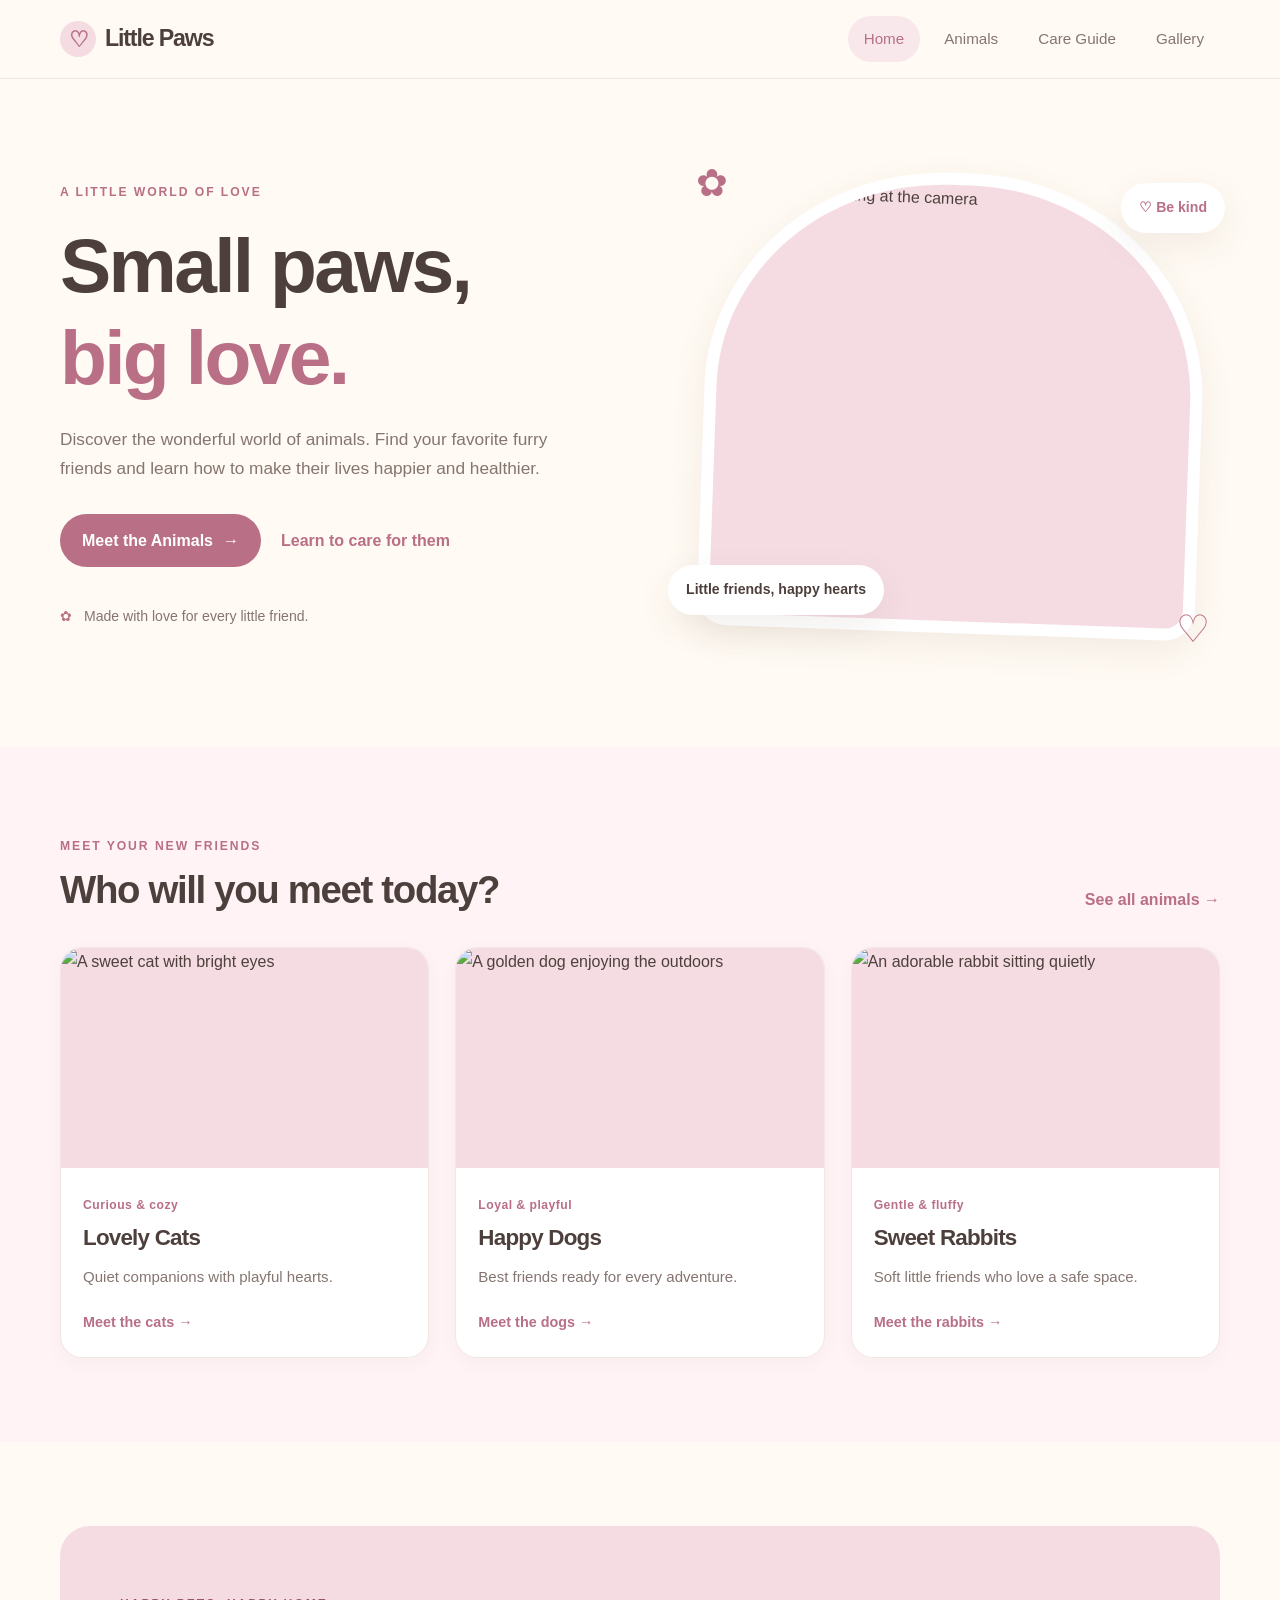
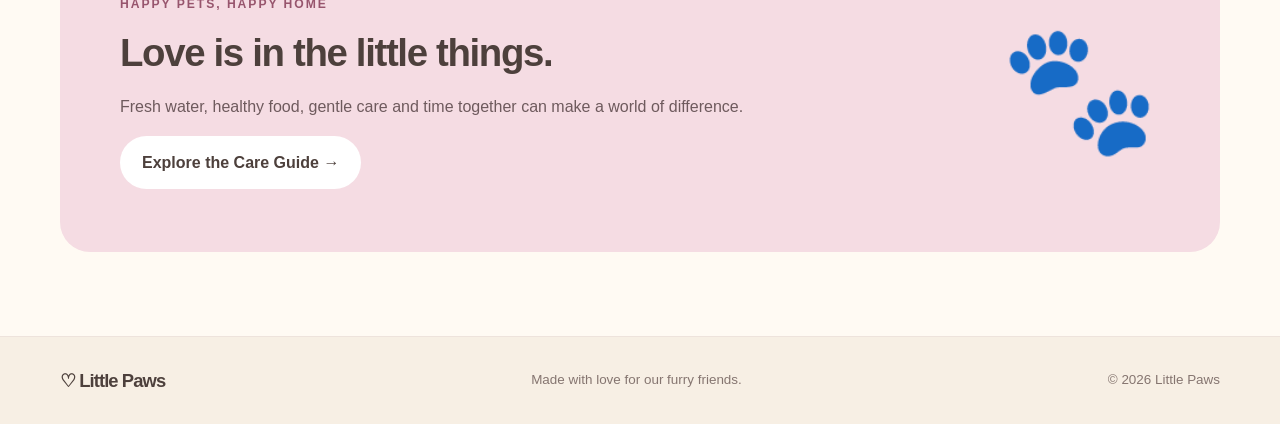
==== index.html @ d1621905 "Initial commit: Little Paws static site" ====
<!DOCTYPE html>
<html lang="en">
<head>
  <meta charset="UTF-8">
  <meta name="viewport" content="width=device-width, initial-scale=1.0">
  <meta name="description" content="Little Paws is a cozy guide to cats, dogs, rabbits, and the joy of caring for pets.">
  <title>Little Paws | Home</title>
  <link rel="stylesheet" href="css/style.css">
  <script src="js/script.js" defer></script>
</head>
<body>
  <a class="skip-link" href=" ">Skip to content</a >

  <header class="site-header">
    <div class="container nav-wrap">
      <a class="logo" href="index.html" aria-label="Little Paws home">
        <span class="logo-icon" aria-hidden="true">♡</span>
        Little Paws
      </a >

      <button class="menu-toggle" type="button"
        aria-label="Open navigation menu"
        aria-expanded="false" aria-controls="primary-nav">
        <span></span><span></span><span></span>
      </button>

      <nav class="nav-links" id="primary-nav" aria-label="Main navigation">
        <a href="index.html" aria-current="page">Home</a >
        <a href="animals.html">Animals</a >
        <a href="care.html">Care Guide</a >
        <a href="gallery.html">Gallery</a >
      </nav>
    </div>
  </header>

  <main id="main">
    <section class="hero container">
      <div class="hero-copy">
        <span class="eyebrow">A LITTLE WORLD OF LOVE</span>
        <h1>Small paws,<br> <span>big love.</span></h1>
        <p class="hero-description">
          Discover the wonderful world of animals.
          Find your favorite furry friends and learn how
          to make their lives happier and healthier.
        </p >
        <div class="hero-actions">
          <a class="button button-primary" href="animals.html">
            Meet the Animals <span aria-hidden="true">→</span>
          </a >
          <a class="text-link" href="care.html">Learn to care for them</a >
        </div>
        <div class="hero-note">
          <span aria-hidden="true">✿</span>
          Made with love for every little friend.
        </div>
      </div>

      <div class="hero-art">
        <div class="hero-image-frame">
          <img
            src="https://images.unsplash.com/photo-1573865526739-10659fec78a5?auto=format&fit=crop&w=1000&q=85"
            alt="A lovely cat looking at the camera"
            fetchpriority="high">
        </div>
        <span class="floating-note note-top">♡ Be kind</span>
        <span class="floating-note note-bottom">Little friends, happy hearts</span>
        <span class="decor decor-one" aria-hidden="true">✿</span>
        <span class="decor decor-two" aria-hidden="true">♡</span>
      </div>
    </section>

    <section class="section section-soft">
      <div class="container">
        <div class="section-heading">
          <div>
            <span class="eyebrow">MEET YOUR NEW FRIENDS</span>
            <h2>Who will you meet today?</h2>
          </div>
          <a class="text-link" href="animals.html">See all animals →</a >
        </div>

        <div class="animal-grid">
          <article class="animal-card">
            <a class="card-image" href="animals.html#cats">
              <img
                src="https://images.unsplash.com/photo-1514888286974-6c03e2ca1dba?auto=format&fit=crop&w=700&q=80"
                alt="A sweet cat with bright eyes" loading="lazy">
            </a >
            <div class="card-body">
              <span class="card-tag">Curious & cozy</span>
              <h3>Lovely Cats</h3>
              <p>Quiet companions with playful hearts.</p >
              <a class="card-link" href="animals.html#cats">Meet the cats →</a >
            </div>
          </article>

          <article class="animal-card">
            <a class="card-image" href="animals.html#dogs">
              <img
                src="https://images.unsplash.com/photo-1552053831-71594a27632d?auto=format&fit=crop&w=700&q=80"
                alt="A golden dog enjoying the outdoors" loading="lazy">
            </a >
            <div class="card-body">
              <span class="card-tag">Loyal & playful</span>
              <h3>Happy Dogs</h3>
              <p>Best friends ready for every adventure.</p >
              <a class="card-link" href="animals.html#dogs">Meet the dogs →</a >
            </div>
          </article>

          <article class="animal-card">
            <a class="card-image" href="animals.html#rabbits">
              <img
                src="https://images.unsplash.com/photo-1585110396000-c9ffd4e4b308?auto=format&fit=crop&w=700&q=80"
                alt="An adorable rabbit sitting quietly" loading="lazy">
            </a >
            <div class="card-body">
              <span class="card-tag">Gentle & fluffy</span>
              <h3>Sweet Rabbits</h3>
              <p>Soft little friends who love a safe space.</p >
              <a class="card-link" href="animals.html#rabbits">Meet the rabbits →</a >
            </div>
          </article>
        </div>
      </div>
    </section>

    <section class="section container">
      <div class="welcome-panel">
        <div>
          <span class="eyebrow">HAPPY PETS, HAPPY HOME</span>
          <h2>Love is in the little things.</h2>
          <p>
            Fresh water, healthy food, gentle care and time
            together can make a world of difference.
          </p >
          <a class="button button-light" href="care.html">Explore the Care Guide →</a >
        </div>
        <div class="welcome-emoji" aria-hidden="true">🐾</div>
      </div>
    </section>
  </main>

  <footer class="site-footer">
    <div class="container footer-inner">
      <a class="logo footer-logo" href="index.html">♡ Little Paws</a >
      <p>Made with love for our furry friends.</p >
      <p>© <span class="current-year">2026</span> Little Paws</p >
    </div>
  </footer>
</body>
</html>
---- css/style.css ----
/* ========================================
   LITTLE PAWS — Main Stylesheet
   ======================================== */

:root {
  --cream: #fffaf3;
  --cream-dark: #f7efe4;
  --pink: #f5dce3;
  --pink-dark: #e9b9c9;
  --rose: #b96f86;
  --brown: #4d403c;
  --muted: #857570;
  --white: #ffffff;
  --line: #eee3dc;
  --shadow: 0 12px 35px rgba(93, 66, 57, 0.08);
  --radius: 22px;
  --container: 1160px;
}

* {
  box-sizing: border-box;
}

html {
  scroll-behavior: smooth;
  scroll-padding-top: 90px;
}

body {
  margin: 0;
  background: var(--cream);
  color: var(--brown);
  font-family: "Trebuchet MS", Arial, sans-serif;
  font-size: 16px;
  line-height: 1.7;
}

img {
  display: block;
  width: 100%;
  max-width: 100%;
  object-fit: cover;
}

a {
  color: inherit;
  text-decoration: none;
}

button {
  font: inherit;
}

button,
a {
  -webkit-tap-highlight-color: transparent;
}

button:focus-visible,
a:focus-visible {
  outline: 3px solid var(--rose);
  outline-offset: 4px;
}

h1,
h2,
h3,
p {
  margin-top: 0;
}

h1,
h2,
h3 {
  line-height: 1.2;
  letter-spacing: -0.035em;
}

h1 {
  font-size: clamp(2.8rem, 6vw, 5rem);
}

h2 {
  font-size: clamp(1.8rem, 3vw, 2.6rem);
}

h3 {
  font-size: 1.4rem;
}

p {
  color: var(--muted);
}

.container {
  width: min(var(--container), calc(100% - 48px));
  margin-inline: auto;
}

.small-container {
  max-width: 700px;
}

.center {
  text-align: center;
}

.section {
  padding-block: 84px;
}

.section-soft {
  background: #fff3f5;
}

/* Skip link and accessibility */

.skip-link {
  position: absolute;
  top: -100px;
  left: 16px;
  z-index: 1000;
  padding: 12px 18px;
  background: var(--white);
  border-radius: 10px;
}

.skip-link:focus {
  top: 12px;
}

.visually-hidden {
  position: absolute;
  width: 1px;
  height: 1px;
  padding: 0;
  margin: -1px;
  overflow: hidden;
  clip: rect(0, 0, 0, 0);
  white-space: nowrap;
  border: 0;
}

/* Navigation */

.site-header {
  position: sticky;
  top: 0;
  z-index: 100;
  background: rgba(255, 250, 243, 0.96);
  border-bottom: 1px solid rgba(238, 227, 220, 0.8);
  backdrop-filter: blur(12px);
}

.nav-wrap {
  min-height: 78px;
  display: flex;
  align-items: center;
  justify-content: space-between;
  gap: 24px;
}

.logo {
  display: inline-flex;
  align-items: center;
  gap: 9px;
  font-size: 1.45rem;
  font-weight: 800;
  letter-spacing: -0.05em;
  white-space: nowrap;
}

.logo-icon {
  display: grid;
  place-items: center;
  width: 36px;
  height: 36px;
  color: var(--rose);
  background: var(--pink);
  border-radius: 50%;
  font-size: 1.4rem;
}

.nav-links {
  display: flex;
  align-items: center;
  gap: 8px;
}

.nav-links a {
  padding: 10px 16px;
  color: var(--muted);
  border-radius: 30px;
  font-size: 0.95rem;
  transition: background 0.2s, color 0.2s;
}

.nav-links a:hover,
.nav-links a[aria-current="page"] {
  color: var(--rose);
  background: #f8e8ec;
}

.menu-toggle {
  display: none;
  width: 44px;
  height: 44px;
  border: 1px solid var(--line);
  border-radius: 12px;
  background: var(--white);
  cursor: pointer;
}

.menu-toggle span {
  display: block;
  width: 19px;
  height: 2px;
  margin: 4px auto;
  background: var(--brown);
  border-radius: 4px;
}

/* Hero */

.hero {
  display: grid;
  grid-template-columns: 1fr 0.95fr;
  align-items: center;
  gap: 64px;
  padding-block: 76px 96px;
}

.eyebrow {
  display: inline-block;
  margin-bottom: 16px;
  color: var(--rose);
  font-size: 0.76rem;
  font-weight: 800;
  letter-spacing: 0.16em;
}

.hero h1 {
  margin-bottom: 22px;
}

.hero h1 span {
  color: var(--rose);
}

.hero-description {
  max-width: 510px;
  font-size: 1.08rem;
}

.hero-actions {
  display: flex;
  align-items: center;
  flex-wrap: wrap;
  gap: 20px;
  margin-top: 30px;
}

.button {
  display: inline-flex;
  justify-content: center;
  align-items: center;
  gap: 10px;
  min-height: 48px;
  padding: 13px 22px;
  border: 0;
  border-radius: 50px;
  font-weight: 700;
  cursor: pointer;
  transition: transform 0.2s, background 0.2s;
}

.button:hover {
  transform: translateY(-2px);
}

.button-primary {
  color: var(--white);
  background: var(--rose);
}

.button-primary:hover {
  background: #a85f76;
}

.button-light {
  color: var(--brown);
  background: var(--white);
}

.text-link,
.card-link {
  color: var(--rose);
  font-weight: 700;
}

.text-link:hover,
.card-link:hover {
  text-decoration: underline;
  text-underline-offset: 4px;
}

.hero-note {
  margin-top: 38px;
  color: var(--muted);
  font-size: 0.88rem;
}

.hero-note span {
  margin-right: 8px;
  color: var(--rose);
}

.hero-art {
  position: relative;
  padding: 18px;
}

.hero-image-frame {
  height: 460px;
  overflow: hidden;
  background: var(--pink);
  border: 12px solid var(--white);
  border-radius: 48% 48% 30px 30px;
  box-shadow: var(--shadow);
  transform: rotate(2deg);
}

.hero-image-frame img {
  height: 100%;
  transition: transform 0.5s;
}

.hero-image-frame:hover img {
  transform: scale(1.04);
}

.floating-note {
  position: absolute;
  z-index: 2;
  padding: 13px 18px;
  background: var(--white);
  border-radius: 30px;
  box-shadow: var(--shadow);
  font-size: 0.88rem;
  font-weight: 700;
}

.note-top {
  top: 28px;
  right: -5px;
  color: var(--rose);
}

.note-bottom {
  bottom: 36px;
  left: -18px;
}

.decor {
  position: absolute;
  color: var(--rose);
  font-size: 2.4rem;
}

.decor-one {
  top: -5px;
  left: 10px;
}

.decor-two {
  right: 10px;
  bottom: -10px;
}

/* Section headings */

.section-heading {
  display: flex;
  align-items: end;
  justify-content: space-between;
  gap: 24px;
  margin-bottom: 34px;
}

.section-heading h2 {
  margin-bottom: 0;
}

.section-heading .eyebrow {
  margin-bottom: 10px;
}

/* Animal cards */

.animal-grid {
  display: grid;
  grid-template-columns: repeat(3, minmax(0, 1fr));
  gap: 26px;
}

.animal-grid-four {
  grid-template-columns: repeat(4, minmax(0, 1fr));
}

.animal-card {
  min-width: 0;
  overflow: hidden;
  background: var(--white);
  border: 1px solid rgba(238, 227, 220, 0.8);
  border-radius: var(--radius);
  box-shadow: 0 5px 20px rgba(93, 66, 57, 0.035);
  transition: transform 0.25s, box-shadow 0.25s;
}

.animal-card:hover {
  transform: translateY(-5px);
  box-shadow: var(--shadow);
}

.card-image {
  display: block;
  height: 220px;
  overflow: hidden;
  background: var(--pink);
}

.card-image img {
  height: 100%;
  transition: transform 0.4s;
}

.animal-card:hover .card-image img {
  transform: scale(1.05);
}

.card-body {
  padding: 22px;
}

.card-tag {
  display: inline-block;
  margin-bottom: 10px;
  color: var(--rose);
  font-size: 0.76rem;
  font-weight: 700;
  letter-spacing: 0.04em;
}

.card-body h2,
.card-body h3 {
  margin-bottom: 12px;
}

.card-body p {
  font-size: 0.94rem;
}

.card-link {
  display: inline-block;
  margin-top: 5px;
  font-size: 0.9rem;
}

/* Welcome panel */

.welcome-panel {
  display: flex;
  align-items: center;
  justify-content: space-between;
  gap: 32px;
  padding: 54px 60px;
  overflow: hidden;
  background: var(--pink);
  border-radius: 30px;
}

.welcome-panel > div:first-child {
  max-width: 650px;
}

.welcome-panel h2 {
  margin-bottom: 16px;
}

.welcome-panel p {
  color: #6e5a5d;
}

.welcome-panel .eyebrow {
  color: #97556d;
}

.welcome-emoji {
  flex-shrink: 0;
  font-size: clamp(5rem, 10vw, 9rem);
}

/* Interior page banner */

.page-banner {
  padding-block: 84px 48px;
  text-align: center;
}

.page-banner h1 {
  margin-bottom: 18px;
  font-size: clamp(2.5rem, 5vw, 4rem);
}

.page-banner p {
  max-width: 650px;
  margin-inline: auto;
  font-size: 1.04rem;
}

.breadcrumb {
  margin-top: 22px;
  color: var(--muted);
  font-size: 0.88rem;
}

.breadcrumb a {
  color: var(--rose);
}

/* Filters */

.filter-bar {
  display: flex;
  justify-content: center;
  flex-wrap: wrap;
  gap: 10px;
  margin-bottom: 34px;
}

.filter-button {
  padding: 10px 20px;
  color: var(--muted);
  background: var(--white);
  border: 1px solid var(--line);
  border-radius: 30px;
  cursor: pointer;
  transition: color 0.2s, background 0.2s;
}

.filter-button:hover,
.filter-button.active {
  color: var(--white);
  background: var(--rose);
  border-color: var(--rose);
}

.empty-state {
  padding: 30px;
  text-align: center;
}

/* Care tips */

.tips-grid {
  display: grid;
  grid-template-columns: repeat(4, minmax(0, 1fr));
  gap: 20px;
}

.tip-card {
  padding: 28px 23px;
  background: var(--white);
  border: 1px solid var(--line);
  border-radius: var(--radius);
}

.tip-icon {
  display: grid;
  place-items: center;
  width: 58px;
  height: 58px;
  margin-bottom: 24px;
  background: var(--pink);
  border-radius: 18px;
  font-size: 1.8rem;
}

.tip-card h2 {
  font-size: 1.3rem;
}

.tip-card p {
  margin-bottom: 0;
  font-size: 0.92rem;
}

.care-list {
  display: grid;
  gap: 20px;
}

.care-row {
  display: grid;
  grid-template-columns: 240px 1fr;
  align-items: center;
  gap: 30px;
  padding: 20px;
  background: var(--white);
  border: 1px solid var(--line);
  border-radius: var(--radius);
}

.care-row img {
  height: 190px;
  border-radius: 16px;
}

.care-row h2 {
  font-size: 1.65rem;
}

.care-row p {
  margin-bottom: 0;
}

/* Gallery */

.gallery-count {
  margin-bottom: 5px;
  font-size: 0.9rem;
}

.gallery-grid {
  display: grid;
  grid-template-columns: repeat(3, minmax(0, 1fr));
  gap: 24px;
}

.gallery-item {
  min-width: 0;
  margin: 0;
  overflow: hidden;
  background: var(--white);
  border: 1px solid var(--line);
  border-radius: var(--radius);
  box-shadow: 0 5px 18px rgba(93, 66, 57, 0.04);
}

.gallery-item img {
  height: 260px;
  transition: transform 0.4s;
}

.gallery-item:hover img {
  transform: scale(1.04);
}

.gallery-item figcaption {
  display: flex;
  align-items: center;
  justify-content: space-between;
  gap: 12px;
  padding: 15px 17px;
  font-size: 0.92rem;
  font-weight: 700;
}

.favorite-button {
  flex-shrink: 0;
  width: 40px;
  height: 40px;
  color: var(--rose);
  background: #fff1f4;
  border: 0;
  border-radius: 50%;
  font-size: 1.5rem;
  cursor: pointer;
}

.favorite-button[aria-pressed="true"] {
  color: var(--white);
  background: var(--rose);
}

.fun-fact {
  display: flex;
  align-items: center;
  justify-content: space-between;
  gap: 30px;
  padding-block: 15px;
}

.fun-fact > div:first-child {
  max-width: 650px;
}

.fun-fact h2 {
  margin-bottom: 12px;
}

#fun-fact-text {
  min-height: 52px;
}

.fact-decoration {
  color: var(--rose);
  font-size: clamp(5rem, 12vw, 9rem);
}

/* Footer */

.site-footer {
  padding-block: 28px;
  background: var(--cream-dark);
  border-top: 1px solid var(--line);
}

.footer-inner {
  display: flex;
  align-items: center;
  justify-content: space-between;
  flex-wrap: wrap;
  gap: 16px;
}

.footer-logo {
  font-size: 1.15rem;
}

.footer-inner p {
  margin: 0;
  font-size: 0.84rem;
}

/* Responsive layouts */

@media (max-width: 1000px) {
  .hero {
    gap: 32px;
  }

  .hero-image-frame {
    height: 390px;
  }

  .animal-grid-four {
    grid-template-columns: repeat(2, minmax(0, 1fr));
  }

  .tips-grid {
    grid-template-columns: repeat(2, minmax(0, 1fr));
  }

  .gallery-grid {
    grid-template-columns: repeat(2, minmax(0, 1fr));
  }

  .card-image {
    height: 210px;
  }
}

@media (max-width: 700px) {
  .container {
    width: min(var(--container), calc(100% - 32px));
  }

  .section {
    padding-block: 56px;
  }

  .nav-wrap {
    min-height: 70px;
  }

  .menu-toggle {
    display: block;
  }

  .nav-links {
    position: absolute;
    top: calc(100% + 1px);
    left: 0;
    right: 0;
    display: none;
    align-items: stretch;
    flex-direction: column;
    gap: 5px;
    padding: 16px;
    background: var(--cream);
    border-bottom: 1px solid var(--line);
    box-shadow: var(--shadow);
  }

  .nav-links.is-open {
    display: flex;
  }

  .nav-links a {
    padding: 12px 16px;
  }

  .hero {
    grid-template-columns: 1fr;
    gap: 28px;
    padding-block: 54px 65px;
  }

  .hero h1 {
    font-size: clamp(3rem, 13vw, 4.5rem);
  }

  .hero-art {
    width: min(100%, 460px);
    margin-inline: auto;
  }

  .hero-image-frame {
    height: 360px;
  }

  .section-heading {
    align-items: flex-start;
    flex-direction: column;
    gap: 15px;
  }

  .animal-grid,
  .animal-grid-four {
    grid-template-columns: 1fr;
  }

  .card-image {
    height: 260px;
  }

  .welcome-panel {
    padding: 32px 25px;
  }

  .welcome-emoji {
    font-size: 4rem;
  }

  .page-banner {
    padding-block: 60px 30px;
  }

  .tips-grid {
    grid-template-columns: 1fr;
  }

  .care-row {
    grid-template-columns: 1fr;
    gap: 20px;
  }

  .care-row img {
    height: 230px;
  }

  .gallery-grid {
    grid-template-columns: 1fr;
  }

  .gallery-item img {
    height: 280px;
  }

  .fun-fact {
    align-items: flex-start;
  }

  .fact-decoration {
    font-size: 4rem;
  }

  .footer-inner {
    align-items: flex-start;
    flex-direction: column;
  }
}

@media (max-width: 380px) {
  .hero-actions {
    align-items: flex-start;
    flex-direction: column;
  }

  .floating-note {
    padding: 9px 12px;
    font-size: 0.75rem;
  }

  .hero-image-frame {
    height: 300px;
  }

  .welcome-panel {
    flex-direction: column;
    align-items: flex-start;
  }
}

@media (prefers-reduced-motion: reduce) {
  *,
  *::before,
  *::after {
    scroll-behavior: auto !important;
    transition-duration: 0.01ms !important;
    animation-duration: 0.01ms !important;
    animation-iteration-count: 1 !important;
  }
}
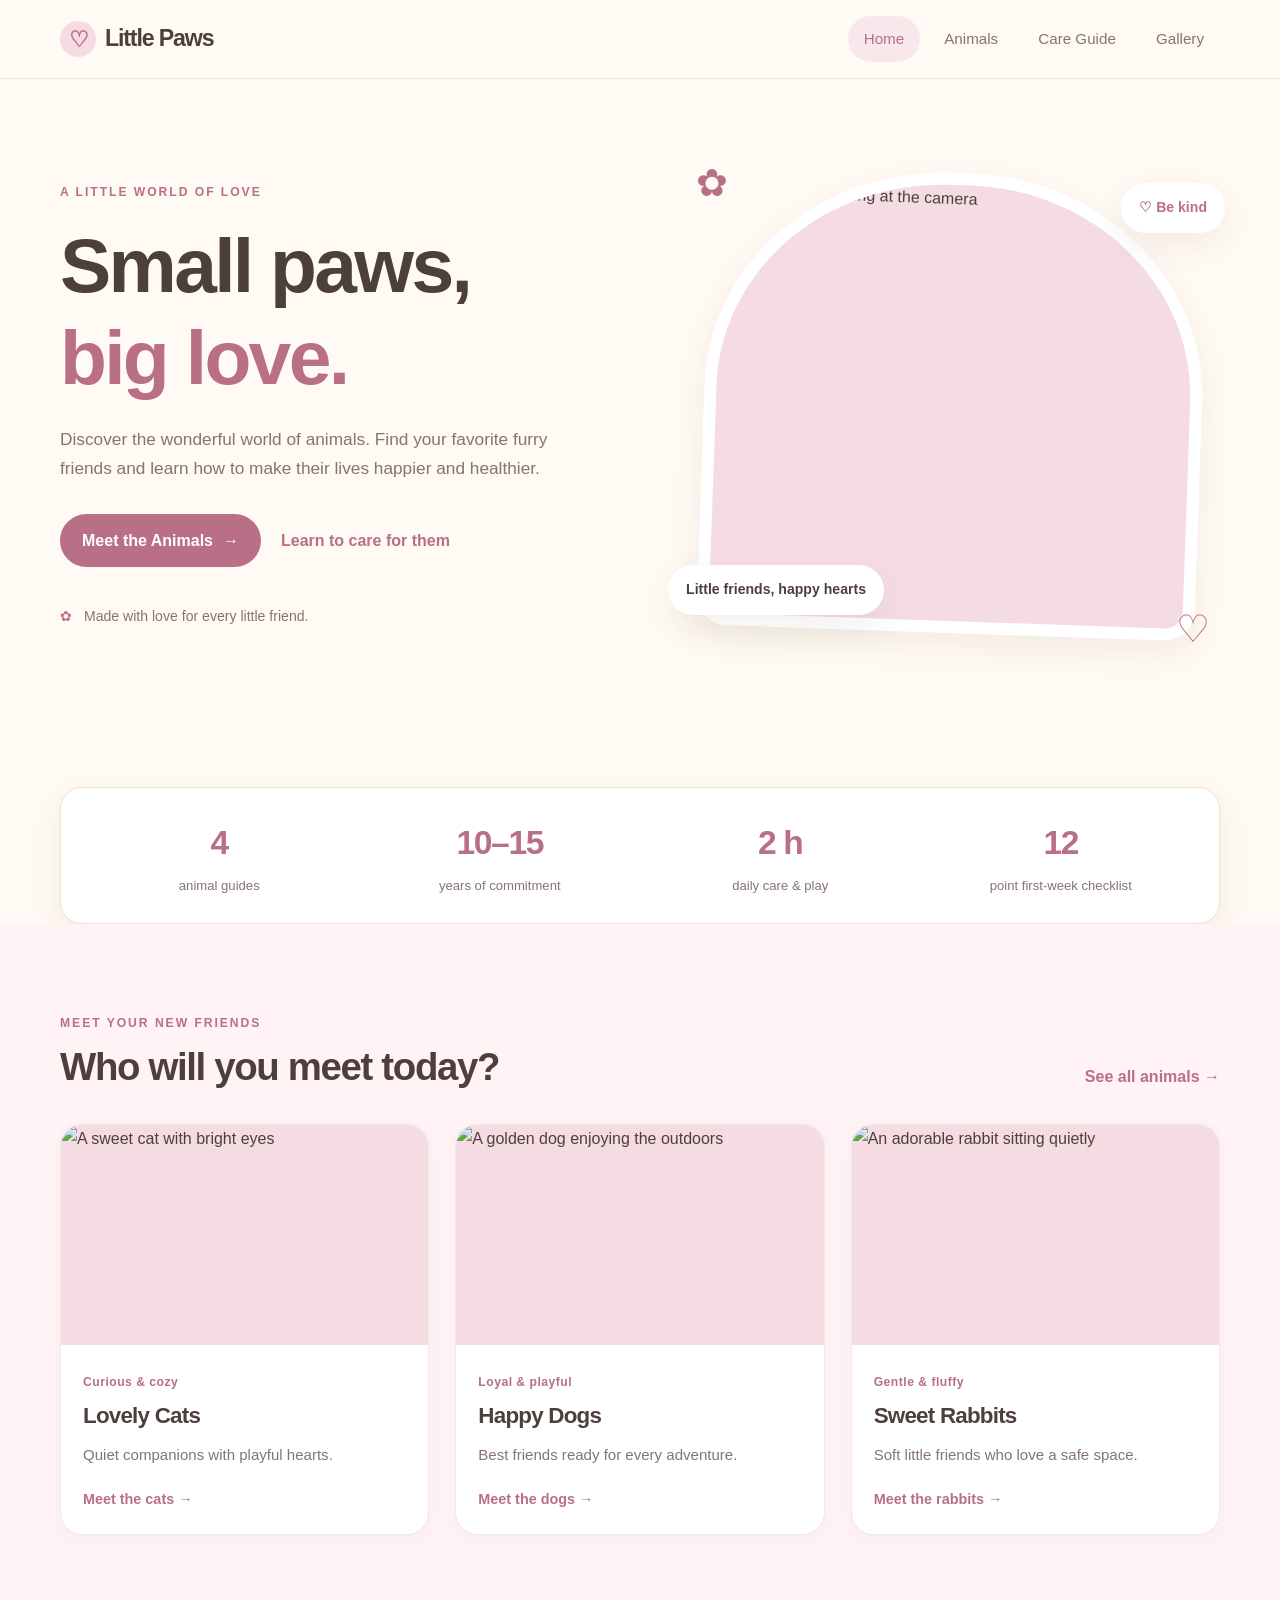
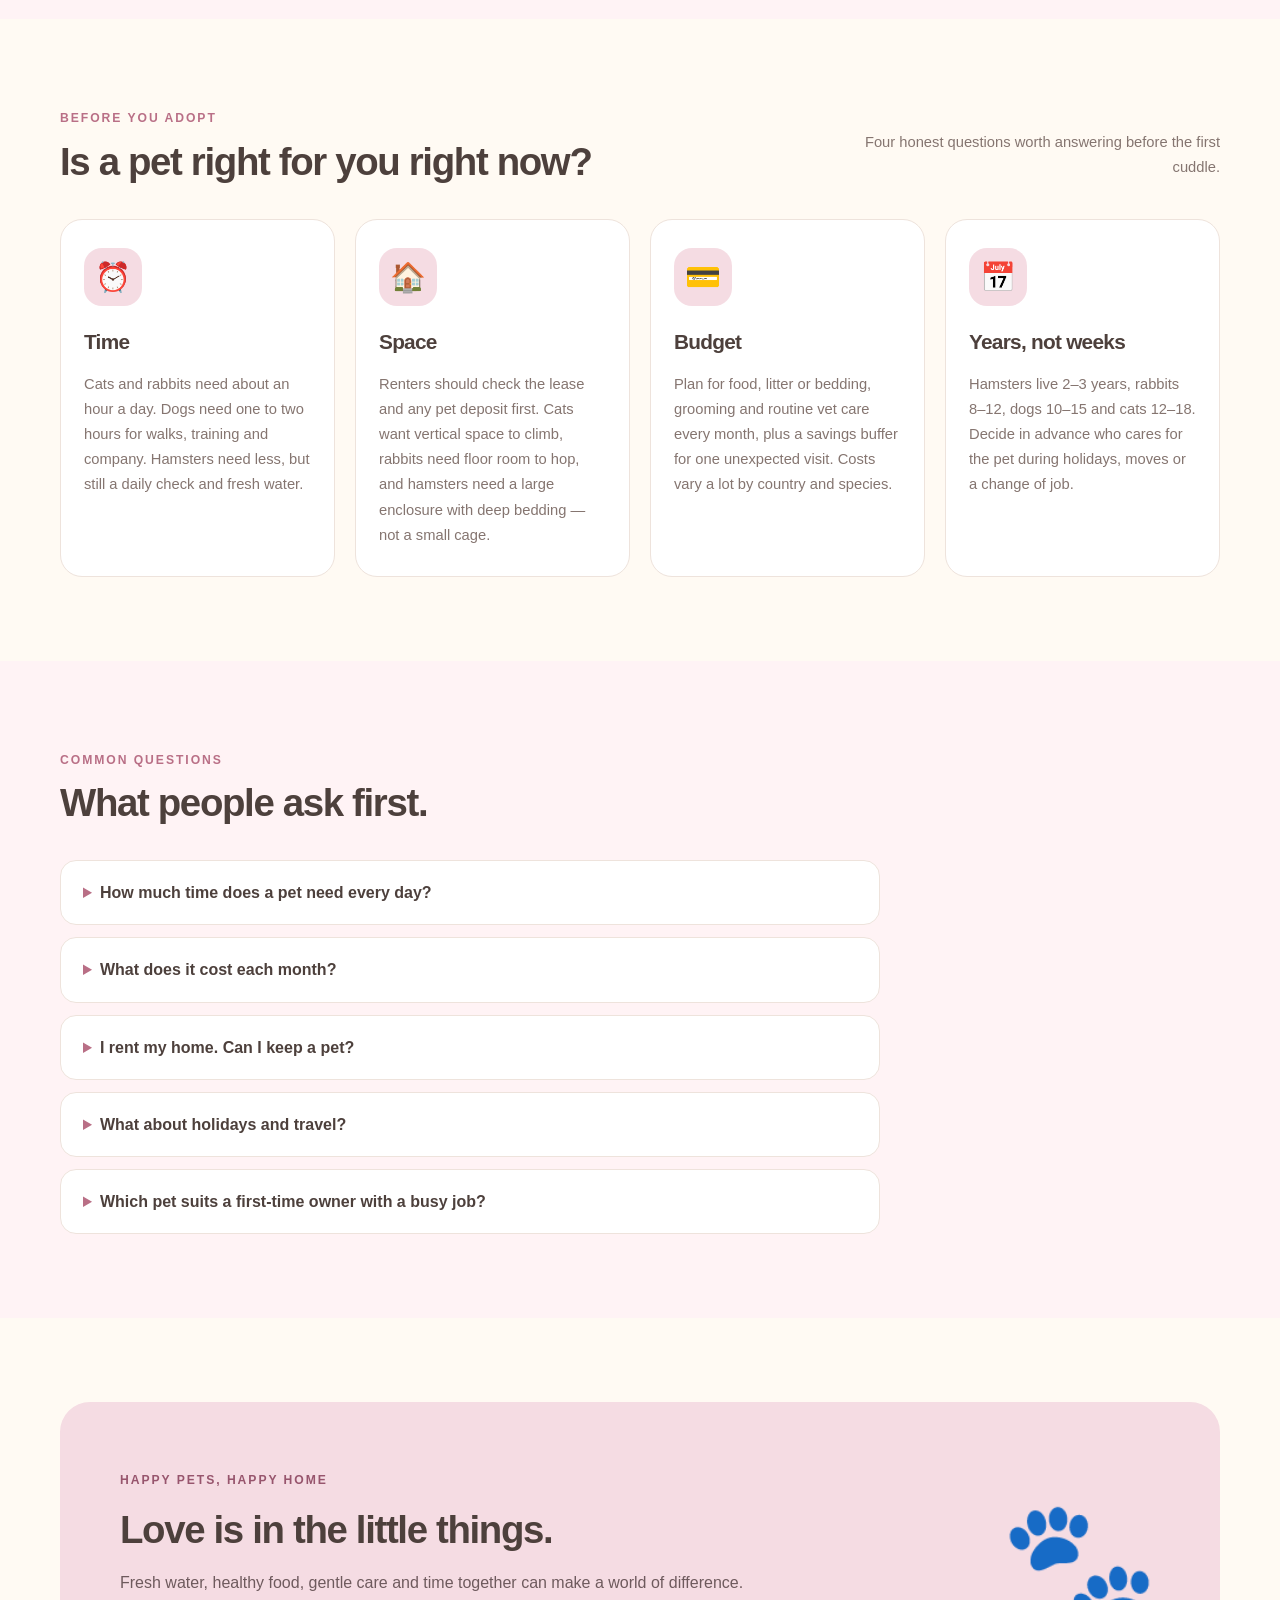
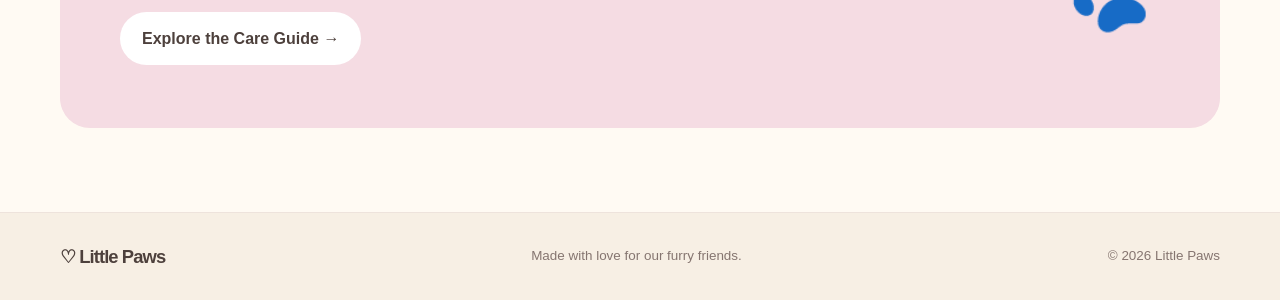
==== commit 739dd074: "Add practical content: checklists, comparison tables, FAQ, safety tips" ====
--- a/index.html
+++ b/index.html
@@ -70,6 +70,27 @@
       </div>
     </section>
 
+    <section class="section-tight container">
+      <div class="stat-strip">
+        <div class="stat">
+          <strong>4</strong>
+          <span>animal guides</span>
+        </div>
+        <div class="stat">
+          <strong>10–15</strong>
+          <span>years of commitment</span>
+        </div>
+        <div class="stat">
+          <strong>2 h</strong>
+          <span>daily care &amp; play</span>
+        </div>
+        <div class="stat">
+          <strong>12</strong>
+          <span>point first-week checklist</span>
+        </div>
+      </div>
+    </section>
+
     <section class="section section-soft">
       <div class="container">
         <div class="section-heading">
@@ -127,6 +148,73 @@
     </section>
 
     <section class="section container">
+      <div class="section-heading">
+        <div>
+          <span class="eyebrow">BEFORE YOU ADOPT</span>
+          <h2>Is a pet right for you right now?</h2>
+        </div>
+        <p class="section-note">Four honest questions worth answering before the first cuddle.</p>
+      </div>
+
+      <div class="tips-grid">
+        <article class="tip-card">
+          <span class="tip-icon" aria-hidden="true">⏰</span>
+          <h2>Time</h2>
+          <p>Cats and rabbits need about an hour a day. Dogs need one to two hours for walks, training and company. Hamsters need less, but still a daily check and fresh water.</p>
+        </article>
+        <article class="tip-card">
+          <span class="tip-icon" aria-hidden="true">🏠</span>
+          <h2>Space</h2>
+          <p>Renters should check the lease and any pet deposit first. Cats want vertical space to climb, rabbits need floor room to hop, and hamsters need a large enclosure with deep bedding — not a small cage.</p>
+        </article>
+        <article class="tip-card">
+          <span class="tip-icon" aria-hidden="true">💳</span>
+          <h2>Budget</h2>
+          <p>Plan for food, litter or bedding, grooming and routine vet care every month, plus a savings buffer for one unexpected visit. Costs vary a lot by country and species.</p>
+        </article>
+        <article class="tip-card">
+          <span class="tip-icon" aria-hidden="true">📅</span>
+          <h2>Years, not weeks</h2>
+          <p>Hamsters live 2–3 years, rabbits 8–12, dogs 10–15 and cats 12–18. Decide in advance who cares for the pet during holidays, moves or a change of job.</p>
+        </article>
+      </div>
+    </section>
+
+    <section class="section section-soft">
+      <div class="container">
+        <div class="section-heading">
+          <div>
+            <span class="eyebrow">COMMON QUESTIONS</span>
+            <h2>What people ask first.</h2>
+          </div>
+        </div>
+
+        <div class="faq">
+          <details class="faq-item">
+            <summary>How much time does a pet need every day?</summary>
+            <p>Roughly 20–30 minutes for a hamster, about an hour for a cat or rabbit, and one to two hours for a dog. Add a little extra each week for cleaning, grooming and supply runs.</p>
+          </details>
+          <details class="faq-item">
+            <summary>What does it cost each month?</summary>
+            <p>Food and bedding are the steady costs; routine vet visits, vaccinations and parasite control come once or twice a year. Keep a separate buffer for emergencies — an unexpected visit can cost far more than a month of food.</p>
+          </details>
+          <details class="faq-item">
+            <summary>I rent my home. Can I keep a pet?</summary>
+            <p>Check your lease and ask the landlord in writing. Many places allow cats or small pets but charge a deposit, and some ban dogs above a certain size. Getting permission first avoids a painful rehoming later.</p>
+          </details>
+          <details class="faq-item">
+            <summary>What about holidays and travel?</summary>
+            <p>Arrange a sitter or boarding before you book. Cats can be visited once or twice a day; rabbits need daily hay and water checks; dogs usually need company or a stay-over. No pet should be left alone for days.</p>
+          </details>
+          <details class="faq-item">
+            <summary>Which pet suits a first-time owner with a busy job?</summary>
+            <p>A calm adult cat or a pair of rabbits is often a gentler starting point than a puppy. Puppies need frequent toilet breaks, training and socialisation in their first months — hard to juggle with long office hours.</p>
+          </details>
+        </div>
+      </div>
+    </section>
+
+    <section class="section container">
       <div class="welcome-panel">
         <div>
           <span class="eyebrow">HAPPY PETS, HAPPY HOME</span>
--- a/css/style.css
+++ b/css/style.css
@@ -914,3 +914,248 @@
     animation-iteration-count: 1 !important;
   }
 }
+
+/* ========================================
+   PRACTICAL CONTENT BLOCKS
+   Stats, fact lists, checklists, tables, FAQ
+   ======================================== */
+
+.section-tight {
+  padding-block: 40px 0;
+}
+
+.stat-strip {
+  display: grid;
+  grid-template-columns: repeat(4, minmax(0, 1fr));
+  gap: 16px;
+  padding: 26px;
+  background: var(--white);
+  border: 1px solid var(--line);
+  border-radius: var(--radius);
+  box-shadow: var(--shadow);
+}
+
+.stat {
+  text-align: center;
+}
+
+.stat strong {
+  display: block;
+  font-size: clamp(1.6rem, 3vw, 2.1rem);
+  color: var(--rose);
+  letter-spacing: -0.04em;
+}
+
+.stat span {
+  display: block;
+  margin-top: 4px;
+  font-size: 0.82rem;
+  color: var(--muted);
+}
+
+.section-note {
+  max-width: 360px;
+  margin-bottom: 5px;
+  font-size: 0.92rem;
+  text-align: right;
+}
+
+/* Key facts inside animal cards */
+
+.fact-list {
+  display: grid;
+  gap: 6px;
+  margin: 0 0 18px;
+  padding: 14px 0 0;
+  border-top: 1px dashed var(--line);
+  font-size: 0.86rem;
+}
+
+.fact-list > div {
+  display: flex;
+  justify-content: space-between;
+  gap: 12px;
+}
+
+.fact-list dt {
+  color: var(--muted);
+}
+
+.fact-list dd {
+  margin: 0;
+  font-weight: 700;
+}
+
+/* FAQ */
+
+.faq {
+  display: grid;
+  gap: 12px;
+  max-width: 820px;
+}
+
+.faq-item {
+  padding: 18px 22px;
+  background: var(--white);
+  border: 1px solid var(--line);
+  border-radius: 16px;
+}
+
+.faq-item summary {
+  font-weight: 700;
+  cursor: pointer;
+}
+
+.faq-item summary::marker {
+  color: var(--rose);
+}
+
+.faq-item p {
+  margin: 12px 0 0;
+  font-size: 0.93rem;
+}
+
+/* Routine checklists */
+
+.check-grid {
+  display: grid;
+  grid-template-columns: repeat(4, minmax(0, 1fr));
+  gap: 18px;
+}
+
+.check-card {
+  padding: 24px 20px;
+  background: var(--white);
+  border: 1px solid var(--line);
+  border-radius: var(--radius);
+}
+
+.check-card h3 {
+  margin-bottom: 14px;
+  font-size: 1.1rem;
+  color: var(--rose);
+}
+
+.checklist {
+  display: grid;
+  gap: 9px;
+  margin: 0;
+  padding: 0;
+  list-style: none;
+  font-size: 0.88rem;
+  color: var(--muted);
+}
+
+.checklist li {
+  position: relative;
+  padding-left: 22px;
+}
+
+.checklist li::before {
+  content: "✓";
+  position: absolute;
+  left: 0;
+  color: var(--rose);
+  font-weight: 700;
+}
+
+/* Comparison tables */
+
+.table-wrap {
+  overflow-x: auto;
+  background: var(--white);
+  border: 1px solid var(--line);
+  border-radius: var(--radius);
+}
+
+.compare-table {
+  width: 100%;
+  min-width: 640px;
+  border-collapse: collapse;
+  font-size: 0.9rem;
+}
+
+.compare-table th,
+.compare-table td {
+  padding: 14px 18px;
+  text-align: left;
+  white-space: nowrap;
+  border-bottom: 1px solid var(--line);
+}
+
+.compare-table thead th {
+  background: #fff3f5;
+  font-size: 0.78rem;
+  letter-spacing: 0.05em;
+  text-transform: uppercase;
+}
+
+.compare-table tbody th {
+  font-weight: 700;
+}
+
+.compare-table tbody tr:last-child th,
+.compare-table tbody tr:last-child td {
+  border-bottom: 0;
+}
+
+.compare-table tbody tr:hover {
+  background: #fffaf7;
+}
+
+.table-note {
+  margin: 14px 4px 0;
+  font-size: 0.82rem;
+}
+
+/* Safety callout */
+
+.callout {
+  margin-top: 26px;
+  padding: 26px 28px;
+  background: #fff3f5;
+  border: 1px solid var(--pink-dark);
+  border-left: 6px solid var(--rose);
+  border-radius: 18px;
+}
+
+.callout h3 {
+  margin-bottom: 12px;
+  font-size: 1.15rem;
+}
+
+.callout ul {
+  display: grid;
+  gap: 7px;
+  margin: 0 0 14px;
+  padding-left: 20px;
+  font-size: 0.92rem;
+  color: var(--muted);
+}
+
+.callout p {
+  margin: 0;
+  font-size: 0.9rem;
+}
+
+@media (max-width: 1000px) {
+  .stat-strip,
+  .check-grid {
+    grid-template-columns: repeat(2, minmax(0, 1fr));
+  }
+}
+
+@media (max-width: 700px) {
+  .check-grid {
+    grid-template-columns: 1fr;
+  }
+
+  .stat-strip {
+    padding: 20px;
+  }
+
+  .section-note {
+    max-width: none;
+    text-align: left;
+  }
+}
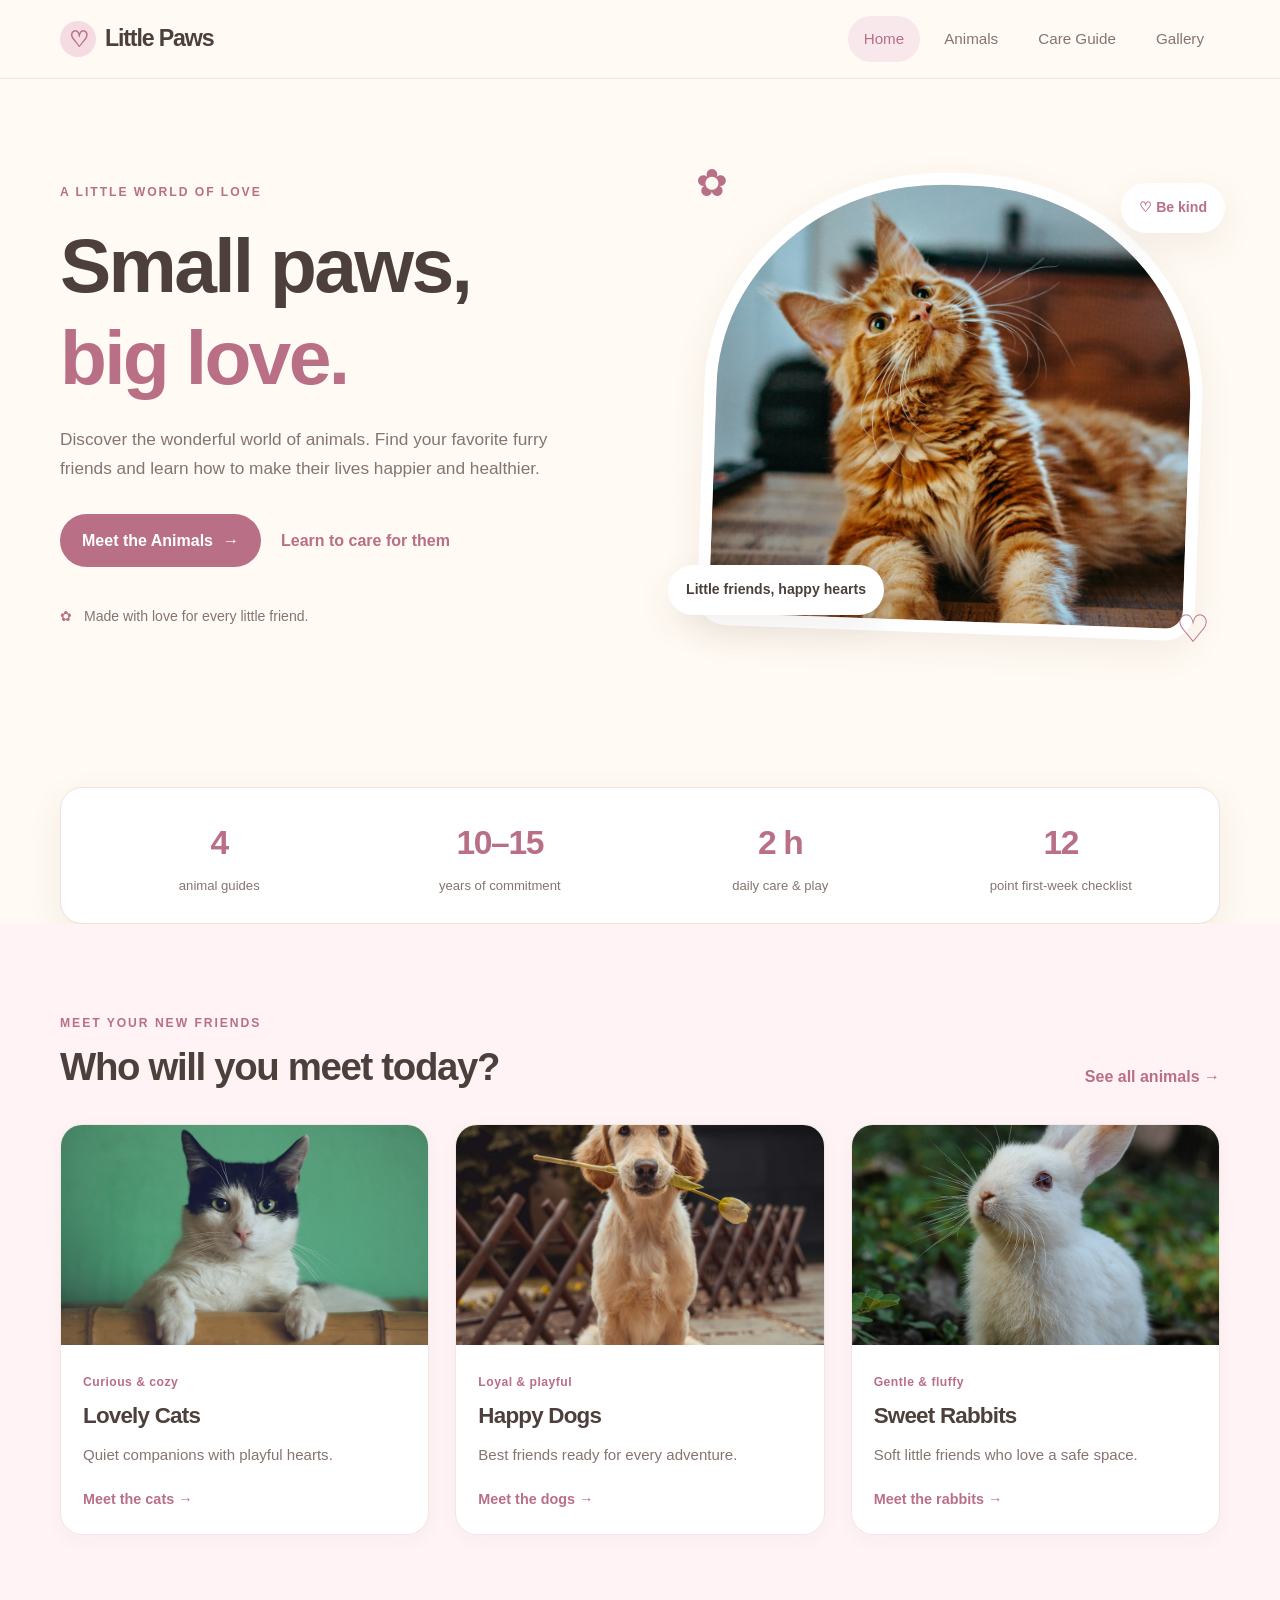
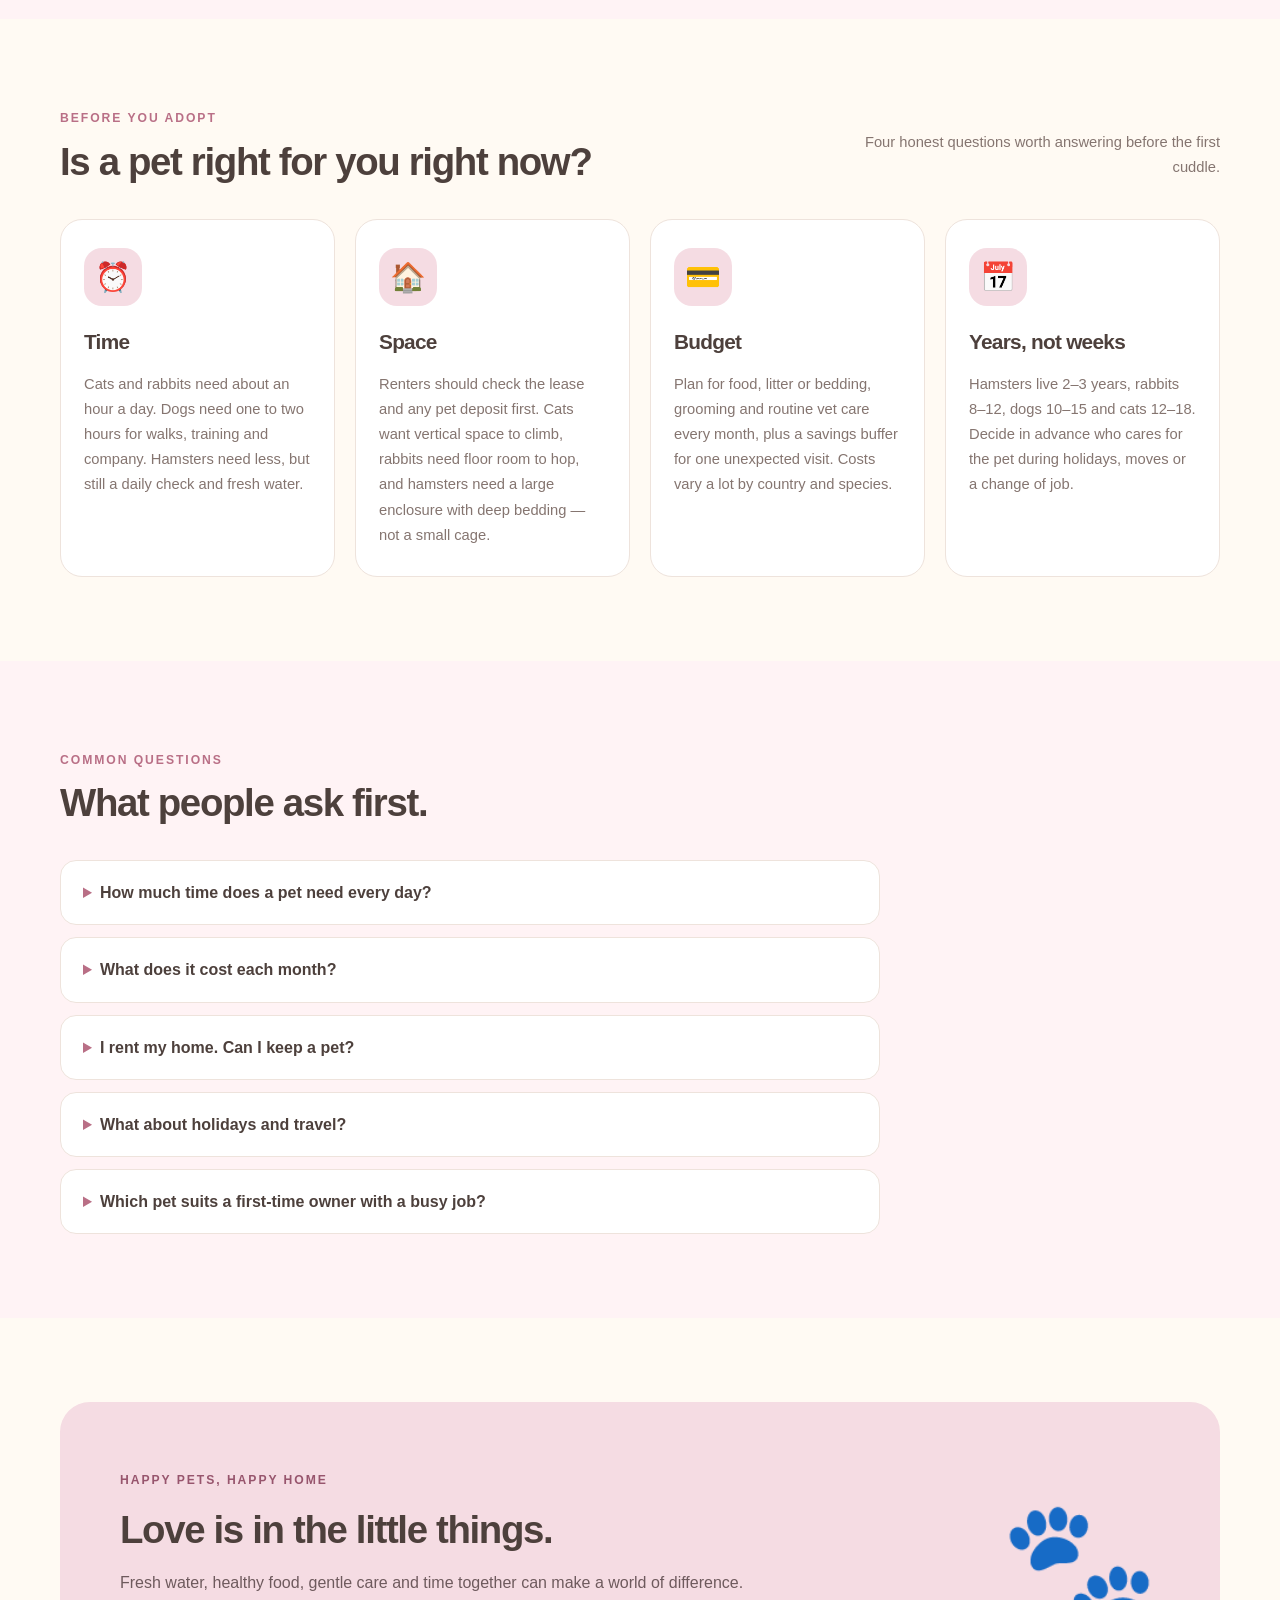
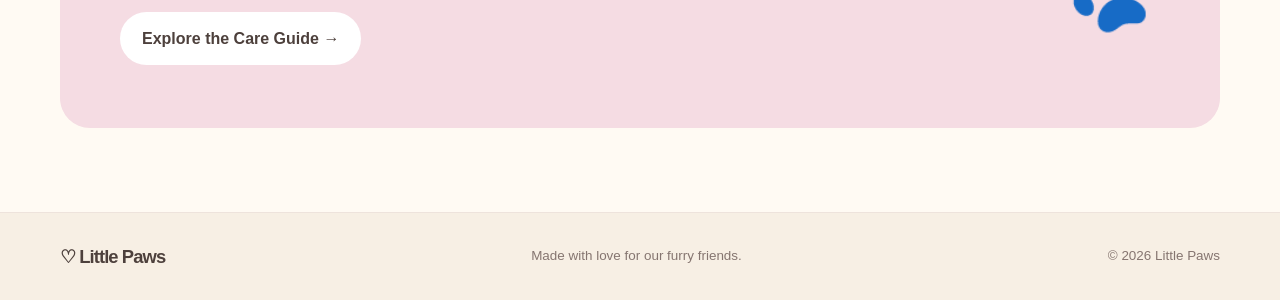
==== commit 6b356058: "Polish: local images, favicon, share cards, print styles, 404 page" ====
--- a/index.html
+++ b/index.html
@@ -6,18 +6,29 @@
   <meta name="viewport" content="width=device-width, initial-scale=1.0">
   <meta name="description" content="Little Paws is a cozy guide to cats, dogs, rabbits, and the joy of caring for pets.">
   <title>Little Paws | Home</title>
+  <link rel="icon" href="favicon.svg" type="image/svg+xml">
+  <link rel="icon" href="favicon-32.png" sizes="32x32">
+  <link rel="apple-touch-icon" href="apple-touch-icon.png">
+  <meta name="theme-color" content="#fff3f5">
+  <meta property="og:type" content="website">
+  <meta property="og:site_name" content="Little Paws">
+  <meta property="og:title" content="Little Paws | Home">
+  <meta property="og:description" content="Little Paws is a cozy guide to cats, dogs, rabbits, and the joy of caring for pets.">
+  <meta property="og:image" content="https://yomi026.github.io/111/images/cat-hero.jpg">
+  <meta property="og:url" content="https://yomi026.github.io/111/index.html">
+  <meta name="twitter:card" content="summary_large_image">
   <link rel="stylesheet" href="css/style.css">
   <script src="js/script.js" defer></script>
 </head>
 <body>
-  <a class="skip-link" href=" ">Skip to content</a >
+  <a class="skip-link" href="#main">Skip to content</a>
 
   <header class="site-header">
     <div class="container nav-wrap">
       <a class="logo" href="index.html" aria-label="Little Paws home">
         <span class="logo-icon" aria-hidden="true">♡</span>
         Little Paws
-      </a >
+      </a>
 
       <button class="menu-toggle" type="button"
         aria-label="Open navigation menu"
@@ -26,10 +37,10 @@
       </button>
 
       <nav class="nav-links" id="primary-nav" aria-label="Main navigation">
-        <a href="index.html" aria-current="page">Home</a >
-        <a href="animals.html">Animals</a >
-        <a href="care.html">Care Guide</a >
-        <a href="gallery.html">Gallery</a >
+        <a href="index.html" aria-current="page">Home</a>
+        <a href="animals.html">Animals</a>
+        <a href="care.html">Care Guide</a>
+        <a href="gallery.html">Gallery</a>
       </nav>
     </div>
   </header>
@@ -43,12 +54,12 @@
           Discover the wonderful world of animals.
           Find your favorite furry friends and learn how
           to make their lives happier and healthier.
-        </p >
+        </p>
         <div class="hero-actions">
           <a class="button button-primary" href="animals.html">
             Meet the Animals <span aria-hidden="true">→</span>
-          </a >
-          <a class="text-link" href="care.html">Learn to care for them</a >
+          </a>
+          <a class="text-link" href="care.html">Learn to care for them</a>
         </div>
         <div class="hero-note">
           <span aria-hidden="true">✿</span>
@@ -59,7 +70,7 @@
       <div class="hero-art">
         <div class="hero-image-frame">
           <img
-            src="https://images.unsplash.com/photo-1573865526739-10659fec78a5?auto=format&fit=crop&w=1000&q=85"
+            src="images/cat-hero.jpg"
             alt="A lovely cat looking at the camera"
             fetchpriority="high">
         </div>
@@ -98,49 +109,49 @@
             <span class="eyebrow">MEET YOUR NEW FRIENDS</span>
             <h2>Who will you meet today?</h2>
           </div>
-          <a class="text-link" href="animals.html">See all animals →</a >
+          <a class="text-link" href="animals.html">See all animals →</a>
         </div>
 
         <div class="animal-grid">
           <article class="animal-card">
             <a class="card-image" href="animals.html#cats">
               <img
-                src="https://images.unsplash.com/photo-1514888286974-6c03e2ca1dba?auto=format&fit=crop&w=700&q=80"
+                src="images/cat-1.jpg"
                 alt="A sweet cat with bright eyes" loading="lazy">
-            </a >
+            </a>
             <div class="card-body">
               <span class="card-tag">Curious & cozy</span>
               <h3>Lovely Cats</h3>
-              <p>Quiet companions with playful hearts.</p >
-              <a class="card-link" href="animals.html#cats">Meet the cats →</a >
+              <p>Quiet companions with playful hearts.</p>
+              <a class="card-link" href="animals.html#cats">Meet the cats →</a>
             </div>
           </article>
 
           <article class="animal-card">
             <a class="card-image" href="animals.html#dogs">
               <img
-                src="https://images.unsplash.com/photo-1552053831-71594a27632d?auto=format&fit=crop&w=700&q=80"
+                src="images/dog-1.jpg"
                 alt="A golden dog enjoying the outdoors" loading="lazy">
-            </a >
+            </a>
             <div class="card-body">
               <span class="card-tag">Loyal & playful</span>
               <h3>Happy Dogs</h3>
-              <p>Best friends ready for every adventure.</p >
-              <a class="card-link" href="animals.html#dogs">Meet the dogs →</a >
+              <p>Best friends ready for every adventure.</p>
+              <a class="card-link" href="animals.html#dogs">Meet the dogs →</a>
             </div>
           </article>
 
           <article class="animal-card">
             <a class="card-image" href="animals.html#rabbits">
               <img
-                src="https://images.unsplash.com/photo-1585110396000-c9ffd4e4b308?auto=format&fit=crop&w=700&q=80"
+                src="images/rabbit-1.jpg"
                 alt="An adorable rabbit sitting quietly" loading="lazy">
-            </a >
+            </a>
             <div class="card-body">
               <span class="card-tag">Gentle & fluffy</span>
               <h3>Sweet Rabbits</h3>
-              <p>Soft little friends who love a safe space.</p >
-              <a class="card-link" href="animals.html#rabbits">Meet the rabbits →</a >
+              <p>Soft little friends who love a safe space.</p>
+              <a class="card-link" href="animals.html#rabbits">Meet the rabbits →</a>
             </div>
           </article>
         </div>
@@ -222,8 +233,8 @@
           <p>
             Fresh water, healthy food, gentle care and time
             together can make a world of difference.
-          </p >
-          <a class="button button-light" href="care.html">Explore the Care Guide →</a >
+          </p>
+          <a class="button button-light" href="care.html">Explore the Care Guide →</a>
         </div>
         <div class="welcome-emoji" aria-hidden="true">🐾</div>
       </div>
@@ -232,9 +243,9 @@
 
   <footer class="site-footer">
     <div class="container footer-inner">
-      <a class="logo footer-logo" href="index.html">♡ Little Paws</a >
-      <p>Made with love for our furry friends.</p >
-      <p>© <span class="current-year">2026</span> Little Paws</p >
+      <a class="logo footer-logo" href="index.html">♡ Little Paws</a>
+      <p>Made with love for our furry friends.</p>
+      <p>© <span class="current-year">2026</span> Little Paws</p>
     </div>
   </footer>
 </body>
--- a/css/style.css
+++ b/css/style.css
@@ -1159,3 +1159,64 @@
     text-align: left;
   }
 }
+
+
+/* ========================================
+   PRINT — checklists and tables on paper
+   ======================================== */
+
+@media print {
+  .site-header,
+  .site-footer,
+  .skip-link,
+  .filter-bar,
+  .favorite-button,
+  .fun-fact,
+  .button,
+  .hero-art,
+  .floating-note,
+  .decor {
+    display: none !important;
+  }
+
+  body {
+    background: #fff;
+    color: #000;
+    font-size: 11pt;
+  }
+
+  .section,
+  .section-tight {
+    padding-block: 14px;
+  }
+
+  .section-soft {
+    background: #fff;
+  }
+
+  .animal-card,
+  .tip-card,
+  .check-card,
+  .compare-table,
+  .callout,
+  .faq-item,
+  .care-row {
+    break-inside: avoid;
+    box-shadow: none;
+    border-color: #bbb;
+  }
+
+  .table-wrap {
+    overflow: visible;
+    border-color: #bbb;
+  }
+
+  .callout {
+    border-left-width: 4px;
+  }
+
+  a {
+    color: #000;
+    text-decoration: none;
+  }
+}
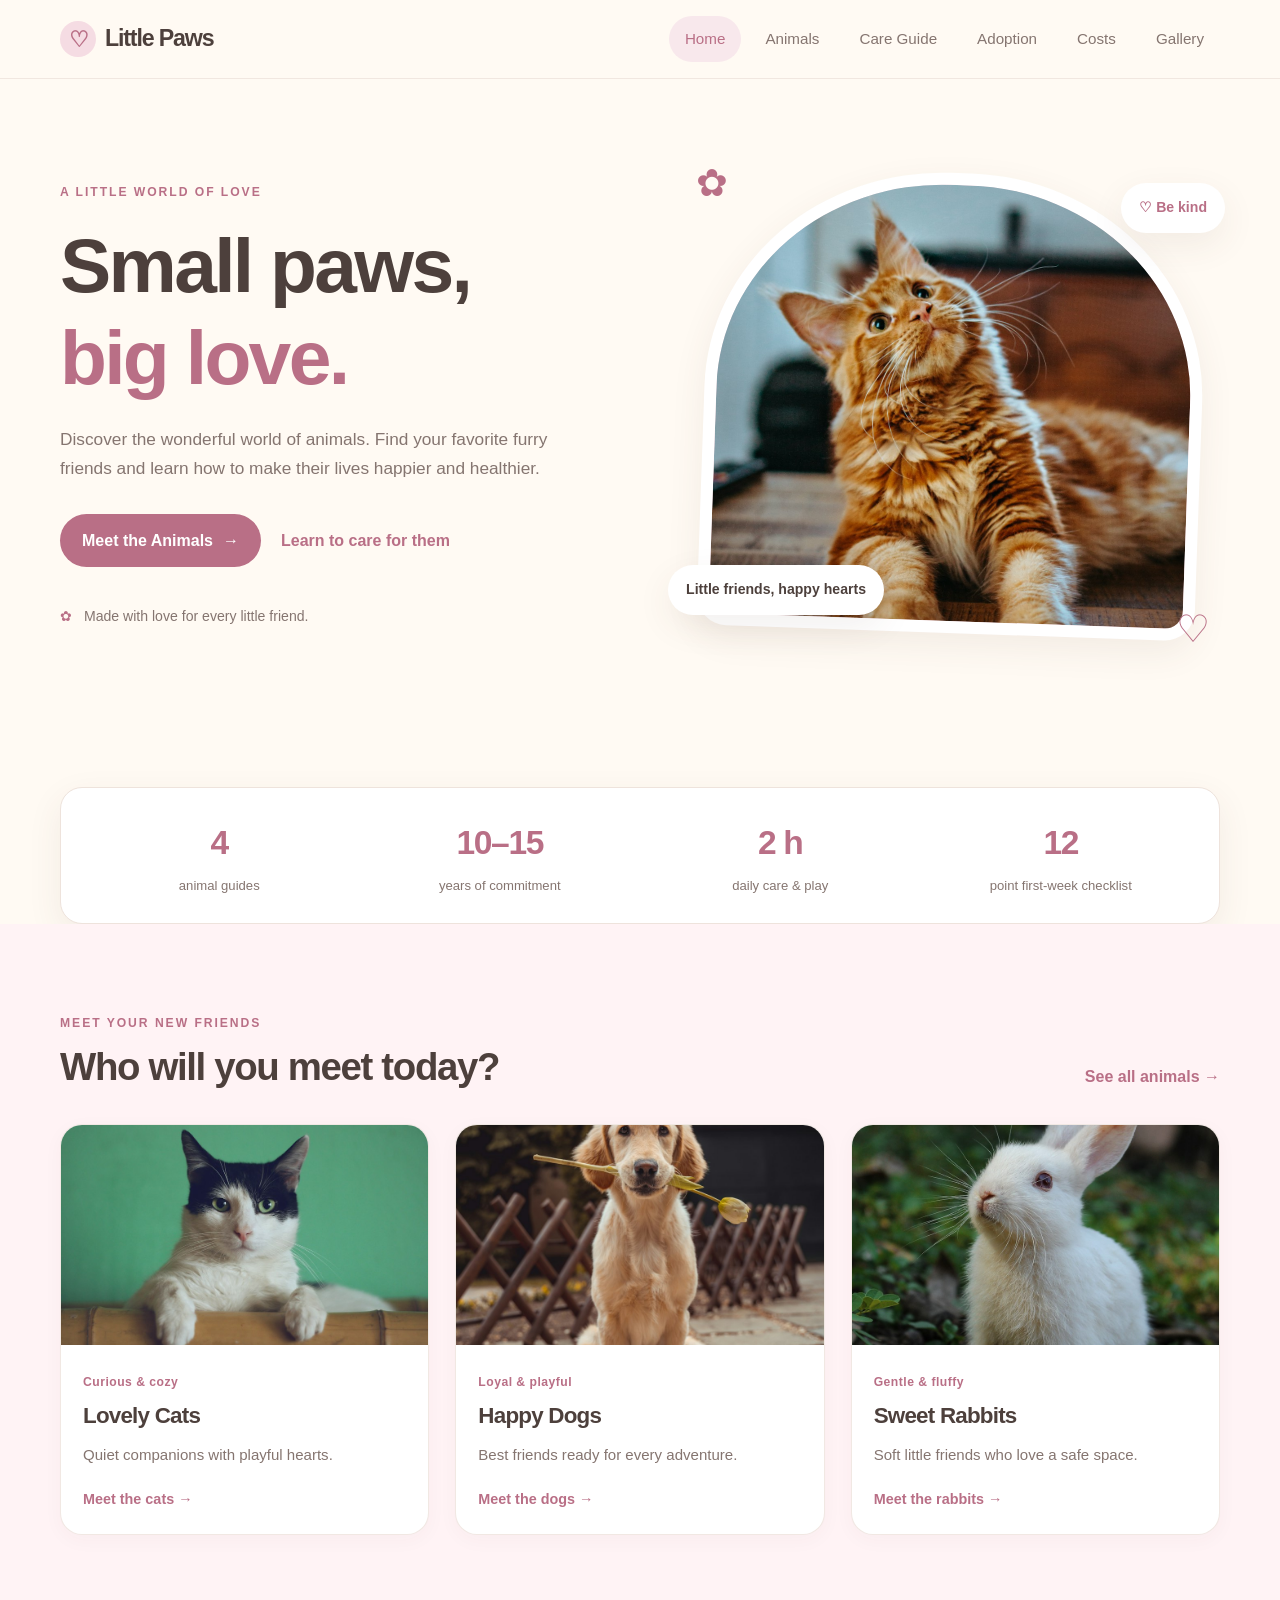
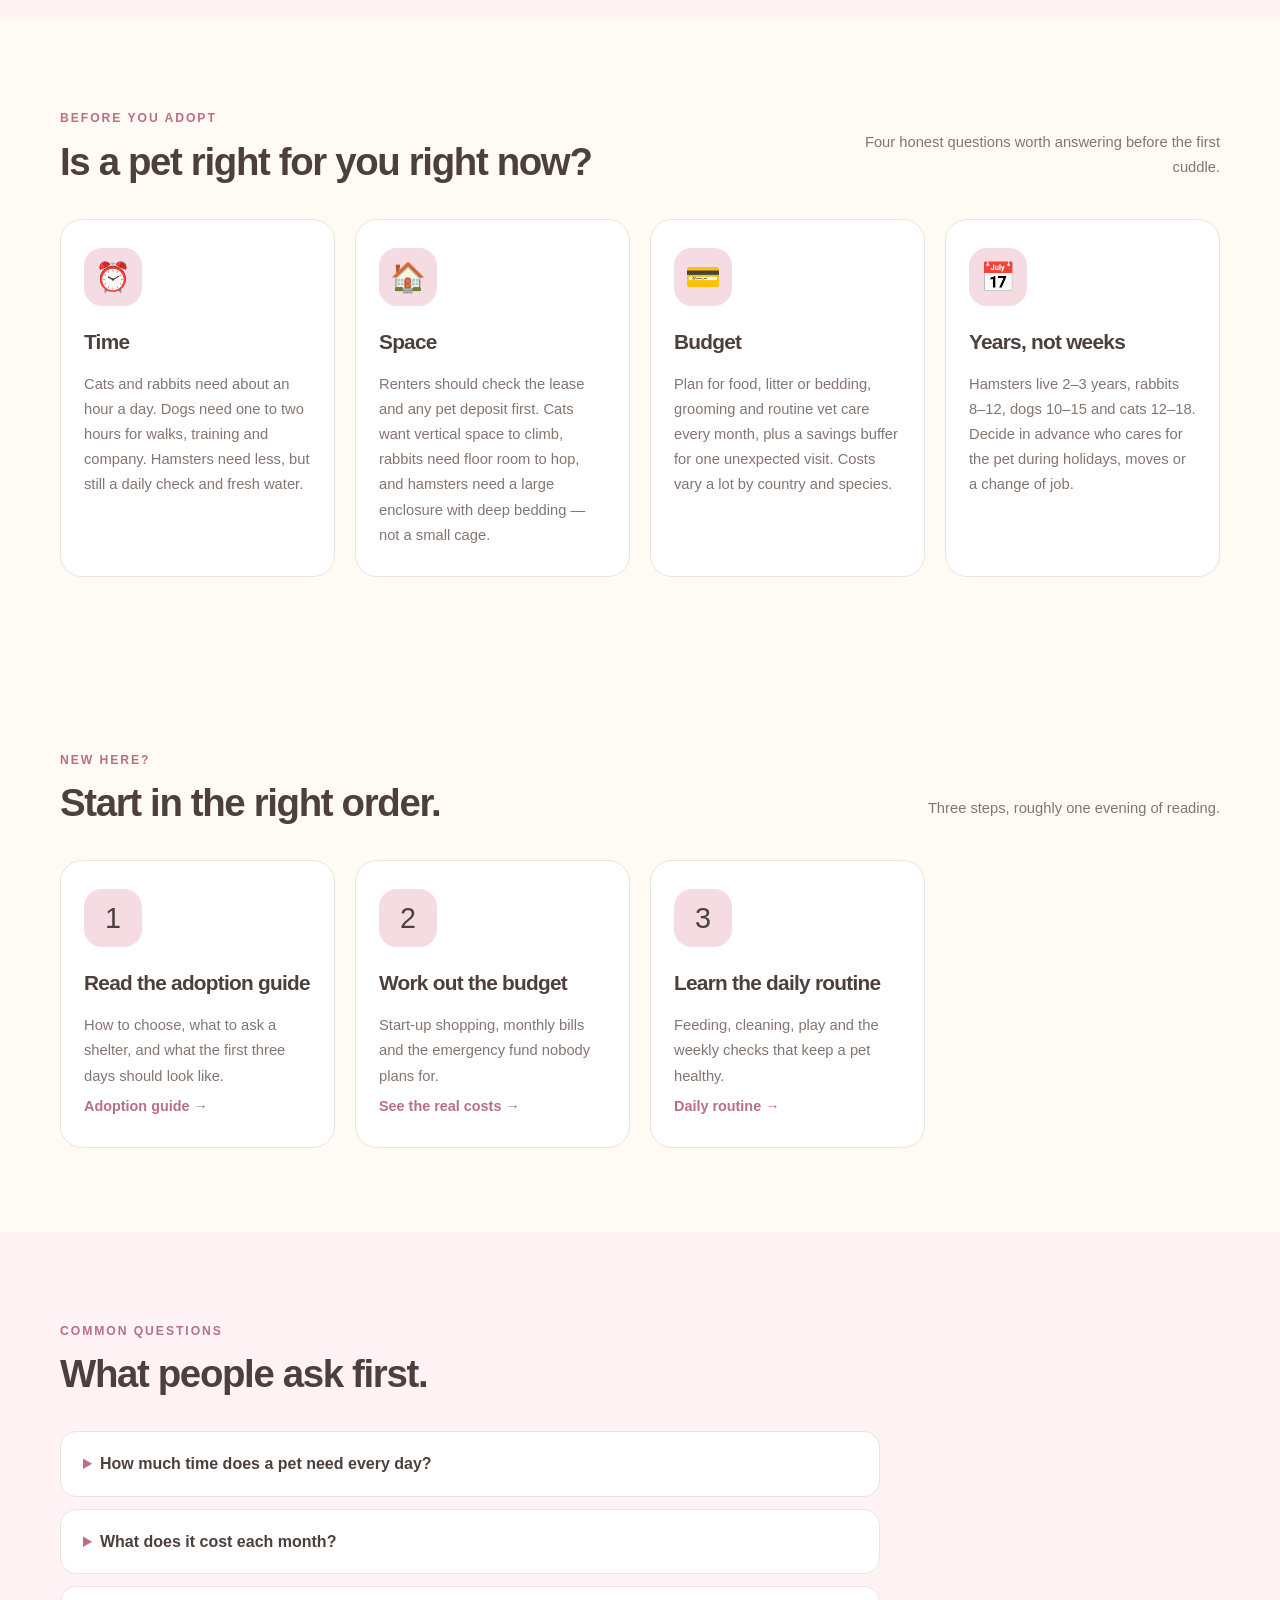
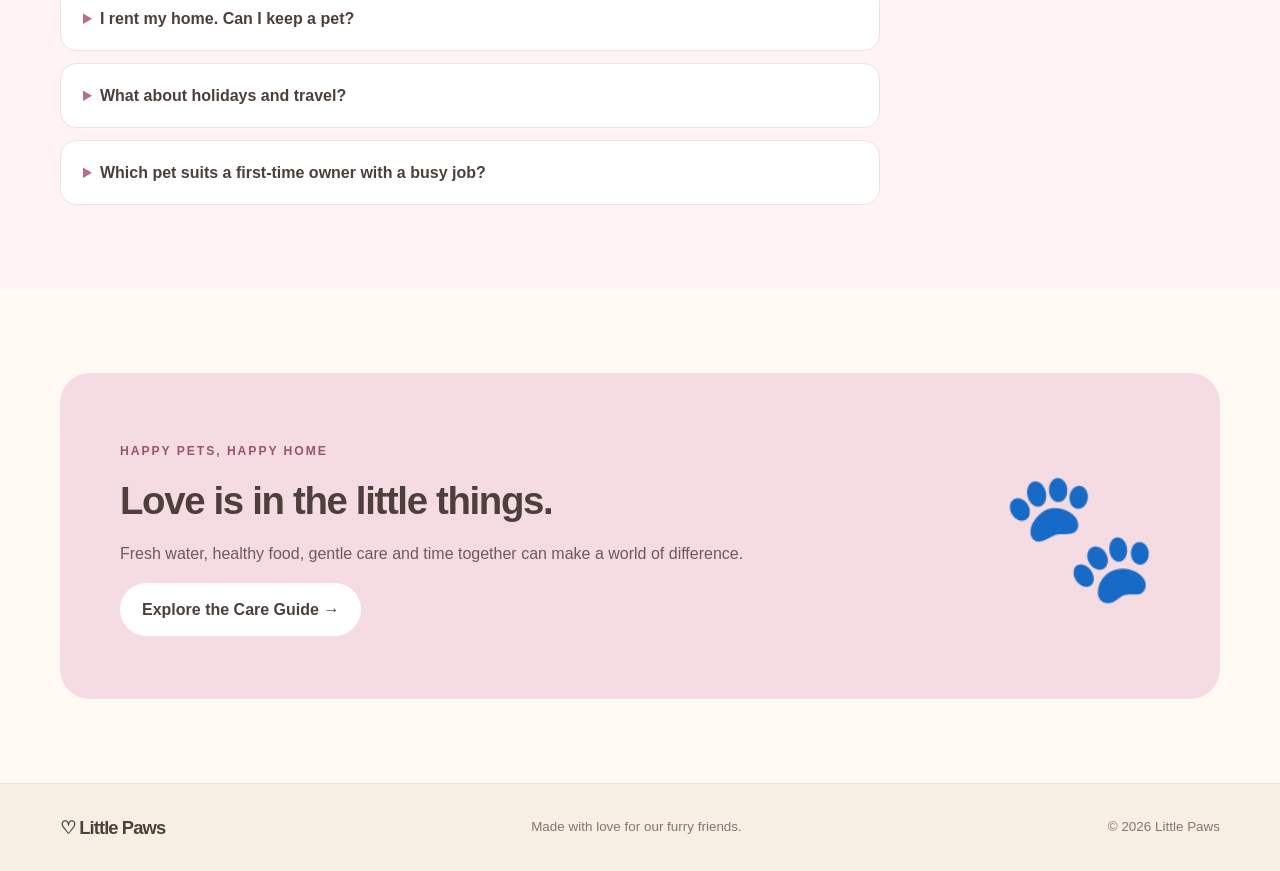
==== commit 31465475: "Add adoption guide and cost pages, seasonal care, six-item navigation" ====
--- a/index.html
+++ b/index.html
@@ -14,8 +14,8 @@
   <meta property="og:site_name" content="Little Paws">
   <meta property="og:title" content="Little Paws | Home">
   <meta property="og:description" content="Little Paws is a cozy guide to cats, dogs, rabbits, and the joy of caring for pets.">
-  <meta property="og:image" content="https://yomi026.github.io/111/images/cat-hero.jpg">
-  <meta property="og:url" content="https://yomi026.github.io/111/index.html">
+  <meta property="og:image" content="https://yomi026.github.io/little-paws/images/cat-hero.jpg">
+  <meta property="og:url" content="https://yomi026.github.io/little-paws/index.html">
   <meta name="twitter:card" content="summary_large_image">
   <link rel="stylesheet" href="css/style.css">
   <script src="js/script.js" defer></script>
@@ -36,10 +36,12 @@
         <span></span><span></span><span></span>
       </button>
 
-      <nav class="nav-links" id="primary-nav" aria-label="Main navigation">
+            <nav class="nav-links" id="primary-nav" aria-label="Main navigation">
         <a href="index.html" aria-current="page">Home</a>
         <a href="animals.html">Animals</a>
         <a href="care.html">Care Guide</a>
+        <a href="adopt.html">Adoption</a>
+        <a href="costs.html">Costs</a>
         <a href="gallery.html">Gallery</a>
       </nav>
     </div>
@@ -191,6 +193,37 @@
       </div>
     </section>
 
+    <section class="section container">
+      <div class="section-heading">
+        <div>
+          <span class="eyebrow">NEW HERE?</span>
+          <h2>Start in the right order.</h2>
+        </div>
+        <p class="section-note">Three steps, roughly one evening of reading.</p>
+      </div>
+
+      <div class="tips-grid">
+        <article class="tip-card">
+          <span class="tip-icon" aria-hidden="true">1</span>
+          <h2>Read the adoption guide</h2>
+          <p>How to choose, what to ask a shelter, and what the first three days should look like.</p>
+          <a class="card-link" href="adopt.html">Adoption guide →</a>
+        </article>
+        <article class="tip-card">
+          <span class="tip-icon" aria-hidden="true">2</span>
+          <h2>Work out the budget</h2>
+          <p>Start-up shopping, monthly bills and the emergency fund nobody plans for.</p>
+          <a class="card-link" href="costs.html">See the real costs →</a>
+        </article>
+        <article class="tip-card">
+          <span class="tip-icon" aria-hidden="true">3</span>
+          <h2>Learn the daily routine</h2>
+          <p>Feeding, cleaning, play and the weekly checks that keep a pet healthy.</p>
+          <a class="card-link" href="care.html#routine">Daily routine →</a>
+        </article>
+      </div>
+    </section>
+
     <section class="section section-soft">
       <div class="container">
         <div class="section-heading">
--- a/css/style.css
+++ b/css/style.css
@@ -1220,3 +1220,59 @@
     text-decoration: none;
   }
 }
+
+
+/* Numbered process steps (adoption guide) */
+
+.step-list {
+  display: grid;
+  gap: 16px;
+  margin: 0;
+  padding: 0;
+  list-style: none;
+  counter-reset: step;
+}
+
+.step-list li {
+  position: relative;
+  padding: 22px 26px 22px 76px;
+  background: var(--white);
+  border: 1px solid var(--line);
+  border-radius: var(--radius);
+  counter-increment: step;
+}
+
+.step-list li::before {
+  content: counter(step);
+  position: absolute;
+  left: 22px;
+  top: 20px;
+  display: grid;
+  place-items: center;
+  width: 36px;
+  height: 36px;
+  background: var(--pink);
+  color: var(--rose);
+  border-radius: 50%;
+  font-weight: 700;
+}
+
+.step-list h3 {
+  margin-bottom: 6px;
+  font-size: 1.12rem;
+}
+
+.step-list p {
+  margin: 0;
+  font-size: 0.93rem;
+}
+
+@media (max-width: 700px) {
+  .step-list li {
+    padding: 20px 20px 20px 66px;
+  }
+
+  .step-list li::before {
+    left: 16px;
+  }
+}
